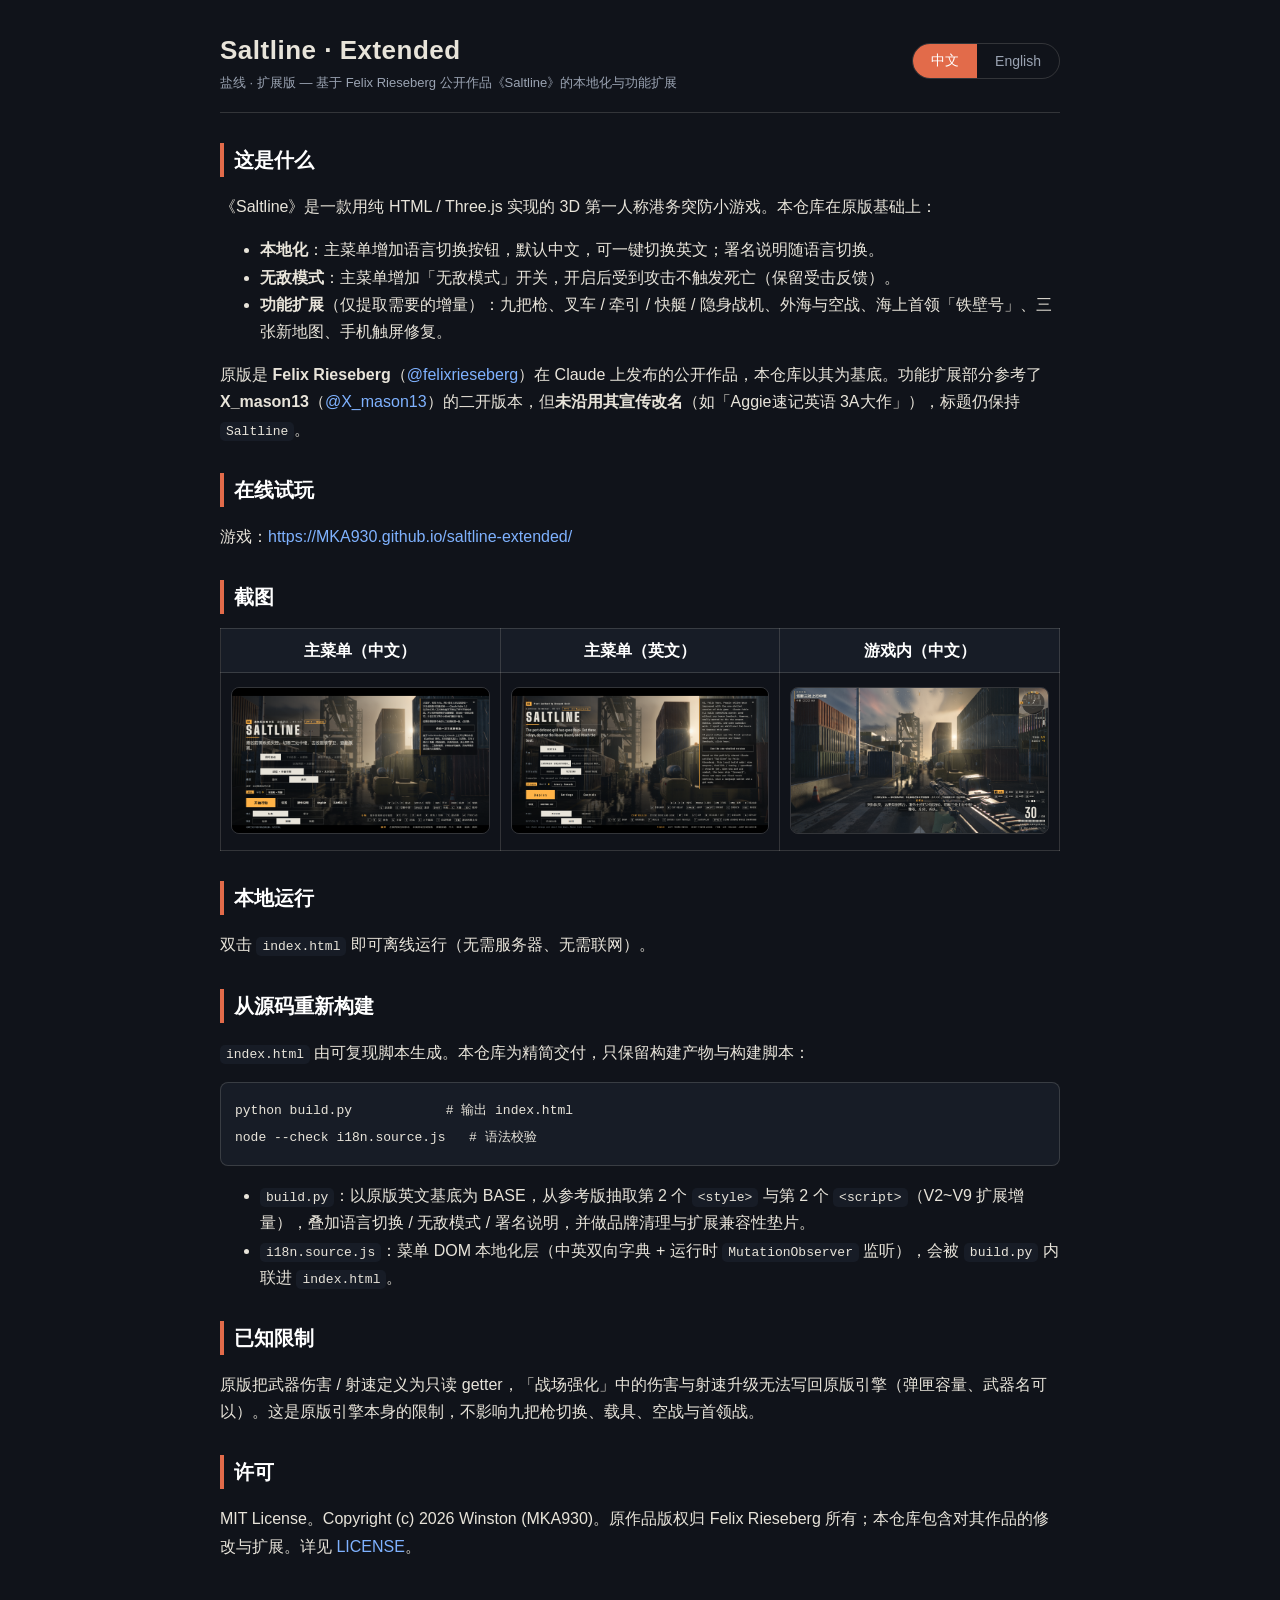
==== readme.html @ 44087e0a "Add Saltline · Extended: localized + feature-extended single-file build Based on Felix Rieseberg's o" ====
<!DOCTYPE html>
<html lang="zh">
<head>
<meta charset="utf-8">
<meta name="viewport" content="width=device-width, initial-scale=1">
<title>Saltline · Extended — 说明 / README</title>
<style>
  :root{
    --bg:#10131a; --panel:#171c26; --ink:#e8e4da; --muted:#9aa3b2;
    --accent:#e26b4a; --line:rgba(232,228,218,.16);
  }
  *{box-sizing:border-box}
  body{margin:0;background:var(--bg);color:var(--ink);
    font:16px/1.7 -apple-system,"Segoe UI",Roboto,"PingFang SC","Microsoft YaHei",sans-serif}
  .wrap{max-width:880px;margin:0 auto;padding:28px 20px 64px}
  header{display:flex;flex-wrap:wrap;align-items:center;justify-content:space-between;gap:12px;
    border-bottom:1px solid var(--line);padding-bottom:18px;margin-bottom:22px}
  h1{font-size:26px;margin:0;letter-spacing:.5px}
  h2{font-size:20px;margin:30px 0 10px;color:#fff;border-left:4px solid var(--accent);padding-left:10px}
  p{color:var(--ink)} .muted{color:var(--muted)}
  a{color:#7fb2ff;text-decoration:none} a:hover{text-decoration:underline}
  .toggle{display:inline-flex;border:1px solid var(--line);border-radius:999px;overflow:hidden}
  .toggle button{background:transparent;color:var(--muted);border:0;padding:8px 18px;font-size:14px;cursor:pointer}
  .toggle button.on{background:var(--accent);color:#fff}
  table{border-collapse:collapse;width:100%;margin:14px 0}
  th,td{border:1px solid var(--line);padding:8px 10px;text-align:center;vertical-align:middle}
  th{background:var(--panel);color:#fff}
  img{max-width:100%;border:1px solid var(--line);border-radius:8px;margin-top:6px}
  code{background:var(--panel);padding:2px 6px;border-radius:5px;font-size:13px}
  pre{background:var(--panel);padding:14px;border:1px solid var(--line);border-radius:8px;overflow:auto}
  pre code{background:none;padding:0}
  .sec{display:none} .sec.show{display:block}
  .lang-hint{font-size:13px;color:var(--muted)}
</style>
</head>
<body>
<div class="wrap">
  <header>
    <div>
      <h1>Saltline · Extended</h1>
      <div class="lang-hint">盐线 · 扩展版 — 基于 Felix Rieseberg 公开作品《Saltline》的本地化与功能扩展</div>
    </div>
    <div class="toggle" id="tg">
      <button data-lang="zh" class="on">中文</button>
      <button data-lang="en">English</button>
    </div>
  </header>

  <!-- ===================== 中文 ===================== -->
  <section class="sec show" data-lang="zh">
    <h2>这是什么</h2>
    <p>《Saltline》是一款用纯 HTML / Three.js 实现的 3D 第一人称港务突防小游戏。本仓库在原版基础上：</p>
    <ul>
      <li><b>本地化</b>：主菜单增加语言切换按钮，默认中文，可一键切换英文；署名说明随语言切换。</li>
      <li><b>无敌模式</b>：主菜单增加「无敌模式」开关，开启后受到攻击不触发死亡（保留受击反馈）。</li>
      <li><b>功能扩展</b>（仅提取需要的增量）：九把枪、叉车 / 牵引 / 快艇 / 隐身战机、外海与空战、海上首领「铁壁号」、三张新地图、手机触屏修复。</li>
    </ul>
    <p>原版是 <b>Felix Rieseberg</b>（<a href="https://x.com/felixrieseberg" target="_blank" rel="noopener">@felixrieseberg</a>）在 Claude 上发布的公开作品，本仓库以其为基底。功能扩展部分参考了 <b>X_mason13</b>（<a href="https://x.com/X_mason13" target="_blank" rel="noopener">@X_mason13</a>）的二开版本，但<b>未沿用其宣传改名</b>（如「Aggie速记英语 3A大作」），标题仍保持 <code>Saltline</code>。</p>

    <h2>在线试玩</h2>
    <p>游戏：<a href="./">https://MKA930.github.io/saltline-extended/</a></p>

    <h2>截图</h2>
    <table>
      <tr><th>主菜单（中文）</th><th>主菜单（英文）</th><th>游戏内（中文）</th></tr>
      <tr>
        <td><img src="assets/preview-menu-zh.png" alt="主菜单中文"></td>
        <td><img src="assets/preview-menu-en.png" alt="主菜单英文"></td>
        <td><img src="assets/preview-game-zh.png" alt="游戏内中文"></td>
      </tr>
    </table>

    <h2>本地运行</h2>
    <p>双击 <code>index.html</code> 即可离线运行（无需服务器、无需联网）。</p>

    <h2>从源码重新构建</h2>
    <p><code>index.html</code> 由可复现脚本生成。本仓库为精简交付，只保留构建产物与构建脚本：</p>
    <pre><code>python build.py            # 输出 index.html
node --check i18n.source.js   # 语法校验</code></pre>
    <ul>
      <li><code>build.py</code>：以原版英文基底为 BASE，从参考版抽取第 2 个 <code>&lt;style&gt;</code> 与第 2 个 <code>&lt;script&gt;</code>（V2~V9 扩展增量），叠加语言切换 / 无敌模式 / 署名说明，并做品牌清理与扩展兼容性垫片。</li>
      <li><code>i18n.source.js</code>：菜单 DOM 本地化层（中英双向字典 + 运行时 <code>MutationObserver</code> 监听），会被 <code>build.py</code> 内联进 <code>index.html</code>。</li>
    </ul>

    <h2>已知限制</h2>
    <p>原版把武器伤害 / 射速定义为只读 getter，「战场强化」中的伤害与射速升级无法写回原版引擎（弹匣容量、武器名可以）。这是原版引擎本身的限制，不影响九把枪切换、载具、空战与首领战。</p>

    <h2>许可</h2>
    <p>MIT License。Copyright (c) 2026 Winston (MKA930)。原作品版权归 Felix Rieseberg 所有；本仓库包含对其作品的修改与扩展。详见 <a href="LICENSE">LICENSE</a>。</p>
  </section>

  <!-- ===================== English ===================== -->
  <section class="sec" data-lang="en">
    <h2>What this is</h2>
    <p><i>Saltline</i> is a 3D first-person port-breaching game built as a single HTML file with Three.js. This repository extends the original:</p>
    <ul>
      <li><b>Localization</b>: a language switch on the main menu (Chinese by default, one-click to English); the attribution note switches with it.</li>
      <li><b>God mode</b>: a toggle on the main menu; when on, taking damage does not trigger death (hit feedback is preserved).</li>
      <li><b>Feature extensions</b> (only the needed increment): nine weapons, forklift / towing / speedboat / stealth jet, open-sea and air combat, the boss ship "Ironwall", three new maps, and fixed touch controls.</li>
    </ul>
    <p>The base is the publicly shared Claude artifact <b>"Saltline"</b> by <b>Felix Rieseberg</b> (<a href="https://x.com/felixrieseberg" target="_blank" rel="noopener">@felixrieseberg</a>). The feature extensions reference the second-dev (fork) version by <b>X_mason13</b> (<a href="https://x.com/X_mason13" target="_blank" rel="noopener">@X_mason13</a>), but this repo does <b>not</b> adopt its rebranding (e.g. "Aggie速记英语 3A大作") — the title stays <code>Saltline</code>.</p>

    <h2>Play online</h2>
    <p>Game: <a href="./">https://MKA930.github.io/saltline-extended/</a></p>

    <h2>Screenshots</h2>
    <table>
      <tr><th>Menu (Chinese)</th><th>Menu (English)</th><th>In-game (Chinese)</th></tr>
      <tr>
        <td><img src="assets/preview-menu-zh.png" alt="Menu Chinese"></td>
        <td><img src="assets/preview-menu-en.png" alt="Menu English"></td>
        <td><img src="assets/preview-game-zh.png" alt="In-game Chinese"></td>
      </tr>
    </table>

    <h2>Run locally</h2>
    <p>Double-click <code>index.html</code> — it runs fully offline (no server, no network).</p>

    <h2>Rebuild from source</h2>
    <p><code>index.html</code> is produced by a reproducible script. This repo ships a trimmed deliverable — only the build output and the build script:</p>
    <pre><code>python build.py            # emits index.html
node --check i18n.source.js   # syntax check</code></pre>
    <ul>
      <li><code>build.py</code>: uses the original English base, extracts the 2nd <code>&lt;style&gt;</code> and 2nd <code>&lt;script&gt;</code> (the V2–V9 extension increment) from the reference build, layers on language switch / god mode / attribution, and applies debranding plus an extension-compatibility shim.</li>
      <li><code>i18n.source.js</code>: the menu DOM localization layer (bidirectional CN/EN dictionary + runtime <code>MutationObserver</code>); <code>build.py</code> inlines it into <code>index.html</code>.</li>
    </ul>

    <h2>Known limitations</h2>
    <p>The original defines weapon damage / fire-rate as read-only getters, so the "field upgrades" for damage and fire-rate cannot be written back to the original engine (magazine size and weapon name can). This is a limitation of the original engine and does not affect weapon switching, vehicles, air combat, or the boss fight.</p>

    <h2>License</h2>
    <p>MIT License. Copyright (c) 2026 Winston (MKA930). The original work is © Felix Rieseberg; this repository contains modifications and extensions of it. See <a href="LICENSE">LICENSE</a>.</p>
  </section>
</div>
<script>
  (function(){
    var tg = document.getElementById('tg');
    var btns = tg.querySelectorAll('button');
    var secs = document.querySelectorAll('.sec');
    function setLang(l){
      btns.forEach(function(b){ b.classList.toggle('on', b.getAttribute('data-lang')===l); });
      secs.forEach(function(s){ s.classList.toggle('show', s.getAttribute('data-lang')===l); });
      document.documentElement.lang = (l==='zh') ? 'zh' : 'en';
      try{ localStorage.setItem('saltline.readme.lang', l); }catch(e){}
    }
    btns.forEach(function(b){
      b.addEventListener('click', function(){ setLang(b.getAttribute('data-lang')); });
    });
    var saved = 'zh';
    try{ saved = localStorage.getItem('saltline.readme.lang') || 'zh'; }catch(e){}
    setLang(saved);
  })();
</script>
</body>
</html>
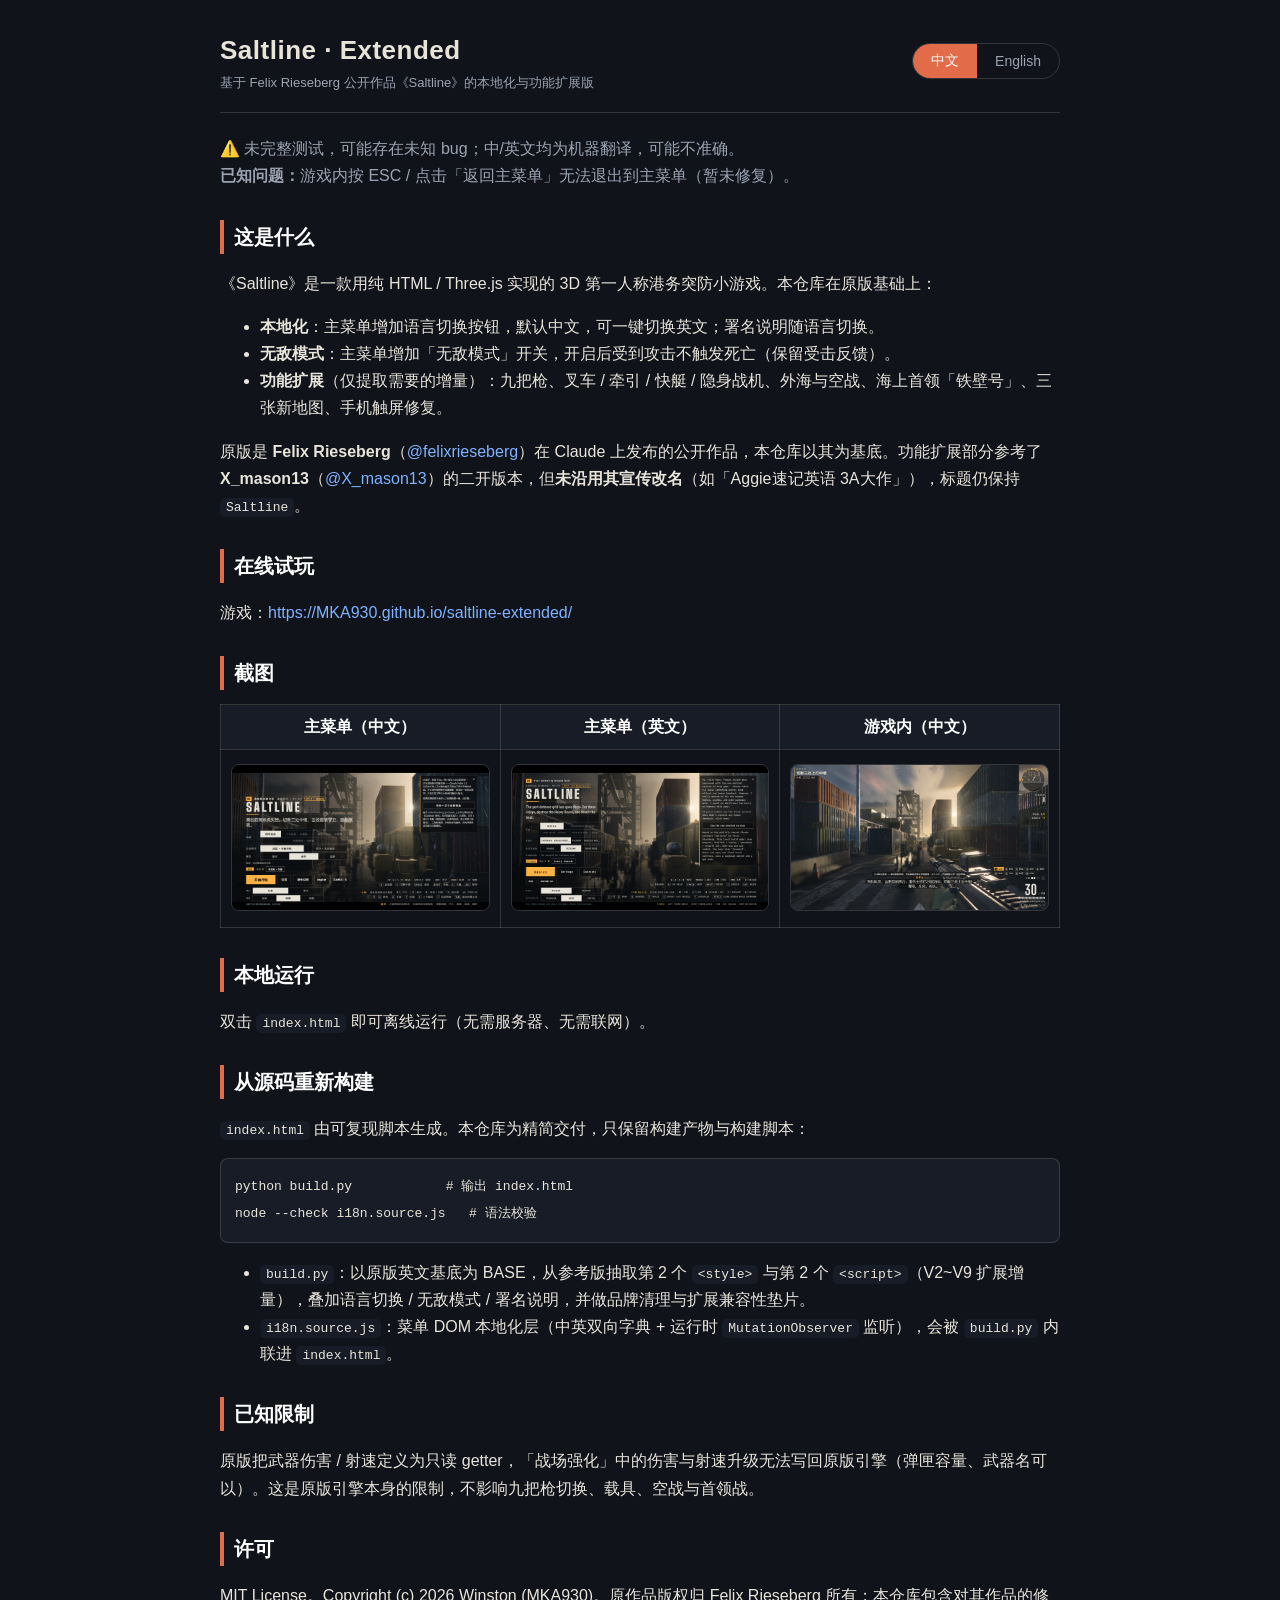
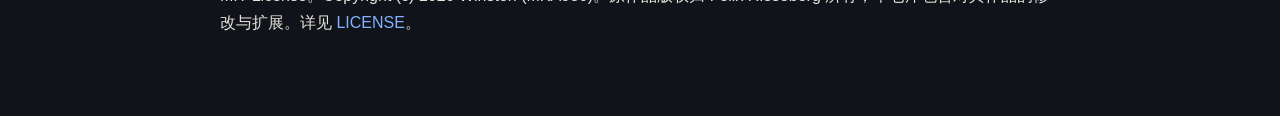
==== commit 9f15d704: "Update README: bilingual switch, remove CN subtitle, add disclaimers + known bug - README.md / readm" ====
--- a/readme.html
+++ b/readme.html
@@ -38,7 +38,7 @@
   <header>
     <div>
       <h1>Saltline · Extended</h1>
-      <div class="lang-hint">盐线 · 扩展版 — 基于 Felix Rieseberg 公开作品《Saltline》的本地化与功能扩展</div>
+      <div class="lang-hint">基于 Felix Rieseberg 公开作品《Saltline》的本地化与功能扩展版</div>
     </div>
     <div class="toggle" id="tg">
       <button data-lang="zh" class="on">中文</button>
@@ -48,6 +48,7 @@
 
   <!-- ===================== 中文 ===================== -->
   <section class="sec show" data-lang="zh">
+    <p class="muted">⚠️ 未完整测试，可能存在未知 bug；中/英文均为机器翻译，可能不准确。<br><strong>已知问题：</strong>游戏内按 ESC / 点击「返回主菜单」无法退出到主菜单（暂未修复）。</p>
     <h2>这是什么</h2>
     <p>《Saltline》是一款用纯 HTML / Three.js 实现的 3D 第一人称港务突防小游戏。本仓库在原版基础上：</p>
     <ul>
@@ -91,6 +92,7 @@
 
   <!-- ===================== English ===================== -->
   <section class="sec" data-lang="en">
+    <p class="muted">⚠️ Not fully tested — unknown bugs may exist; both the Chinese and English UI texts are machine-translated and may be inaccurate.<br><strong>Known issue:</strong> in-game, pressing ESC / clicking "Back to menu" does not return to the main menu (not yet fixed).</p>
     <h2>What this is</h2>
     <p><i>Saltline</i> is a 3D first-person port-breaching game built as a single HTML file with Three.js. This repository extends the original:</p>
     <ul>
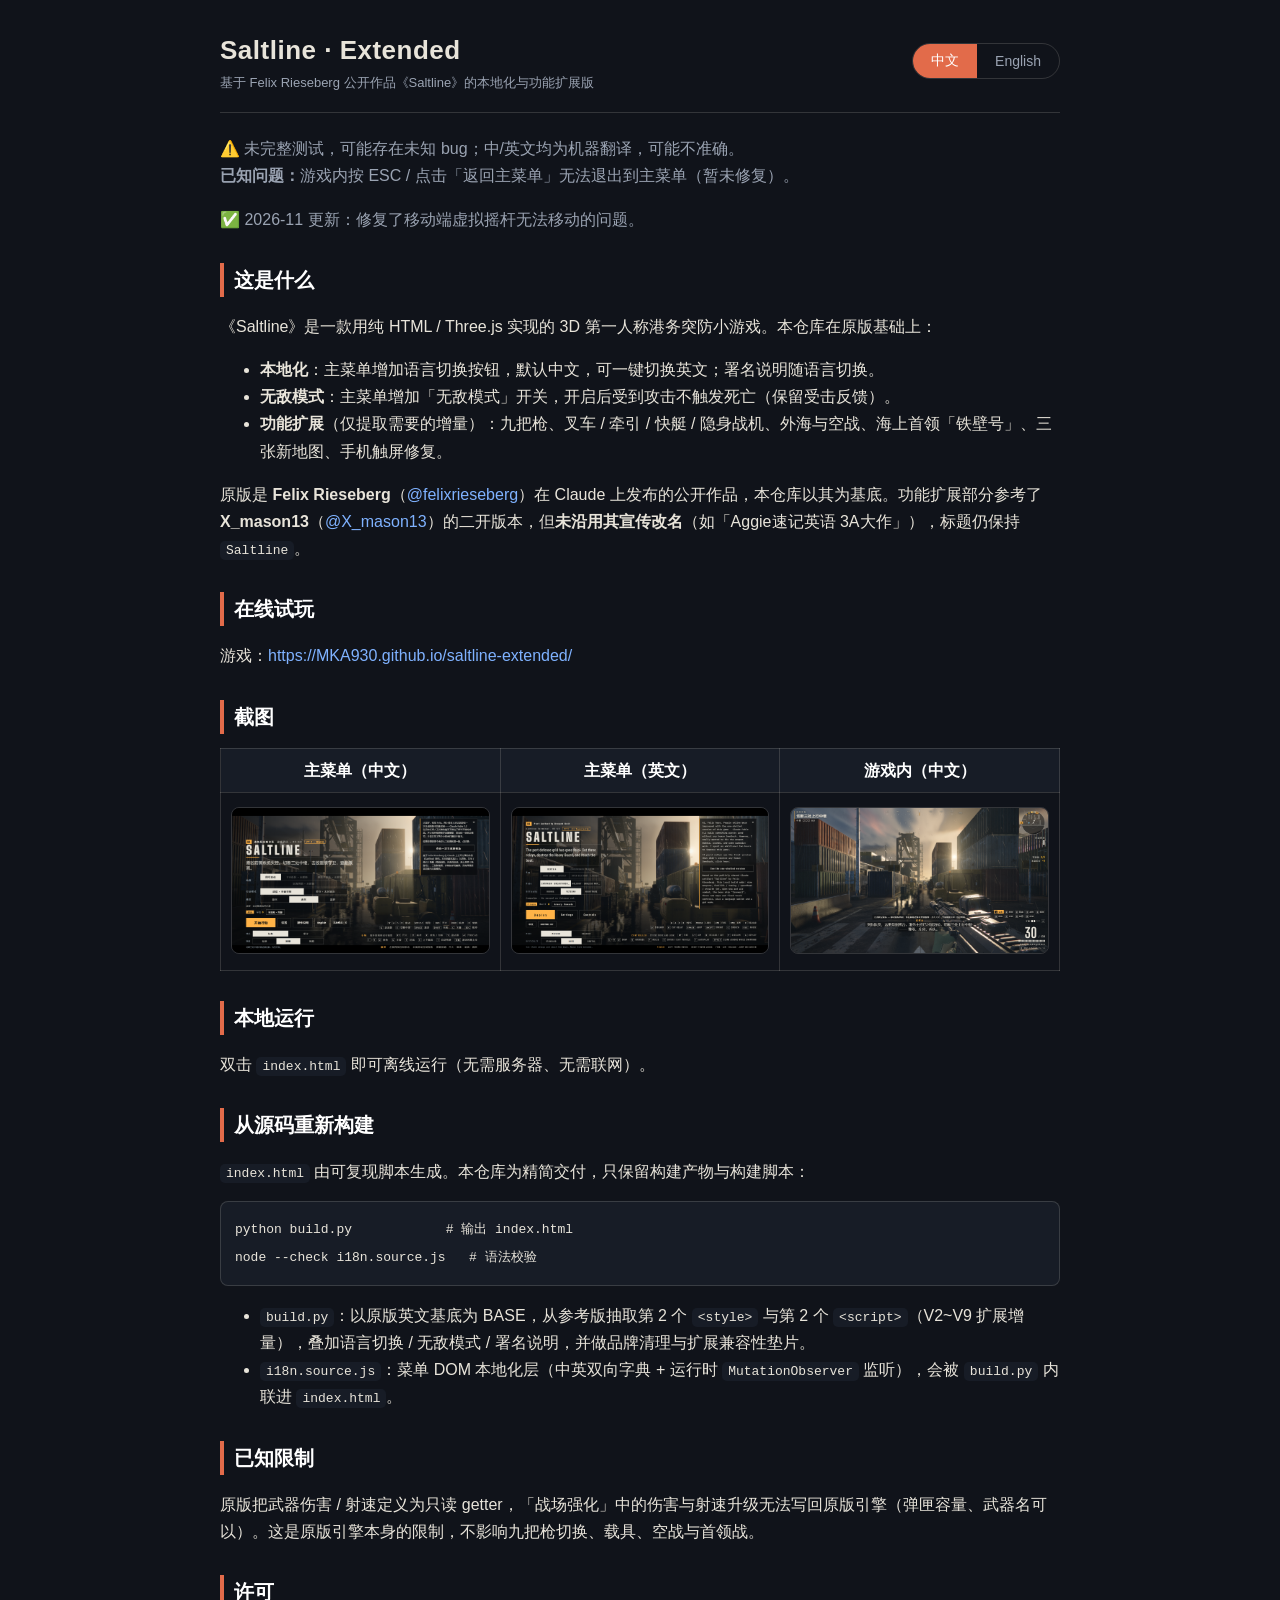
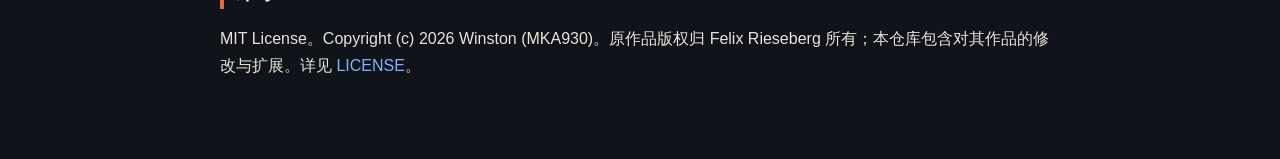
==== commit 882d2183: "修复移动端虚拟摇杆无法移动问题，更新 README" ====
--- a/readme.html
+++ b/readme.html
@@ -49,6 +49,7 @@
   <!-- ===================== 中文 ===================== -->
   <section class="sec show" data-lang="zh">
     <p class="muted">⚠️ 未完整测试，可能存在未知 bug；中/英文均为机器翻译，可能不准确。<br><strong>已知问题：</strong>游戏内按 ESC / 点击「返回主菜单」无法退出到主菜单（暂未修复）。</p>
+    <p class="muted">✅ 2026-11 更新：修复了移动端虚拟摇杆无法移动的问题。</p>
     <h2>这是什么</h2>
     <p>《Saltline》是一款用纯 HTML / Three.js 实现的 3D 第一人称港务突防小游戏。本仓库在原版基础上：</p>
     <ul>
@@ -93,6 +94,7 @@
   <!-- ===================== English ===================== -->
   <section class="sec" data-lang="en">
     <p class="muted">⚠️ Not fully tested — unknown bugs may exist; both the Chinese and English UI texts are machine-translated and may be inaccurate.<br><strong>Known issue:</strong> in-game, pressing ESC / clicking "Back to menu" does not return to the main menu (not yet fixed).</p>
+    <p class="muted">✅ Nov 2026 update: Fixed the mobile virtual joystick not moving the player.</p>
     <h2>What this is</h2>
     <p><i>Saltline</i> is a 3D first-person port-breaching game built as a single HTML file with Three.js. This repository extends the original:</p>
     <ul>
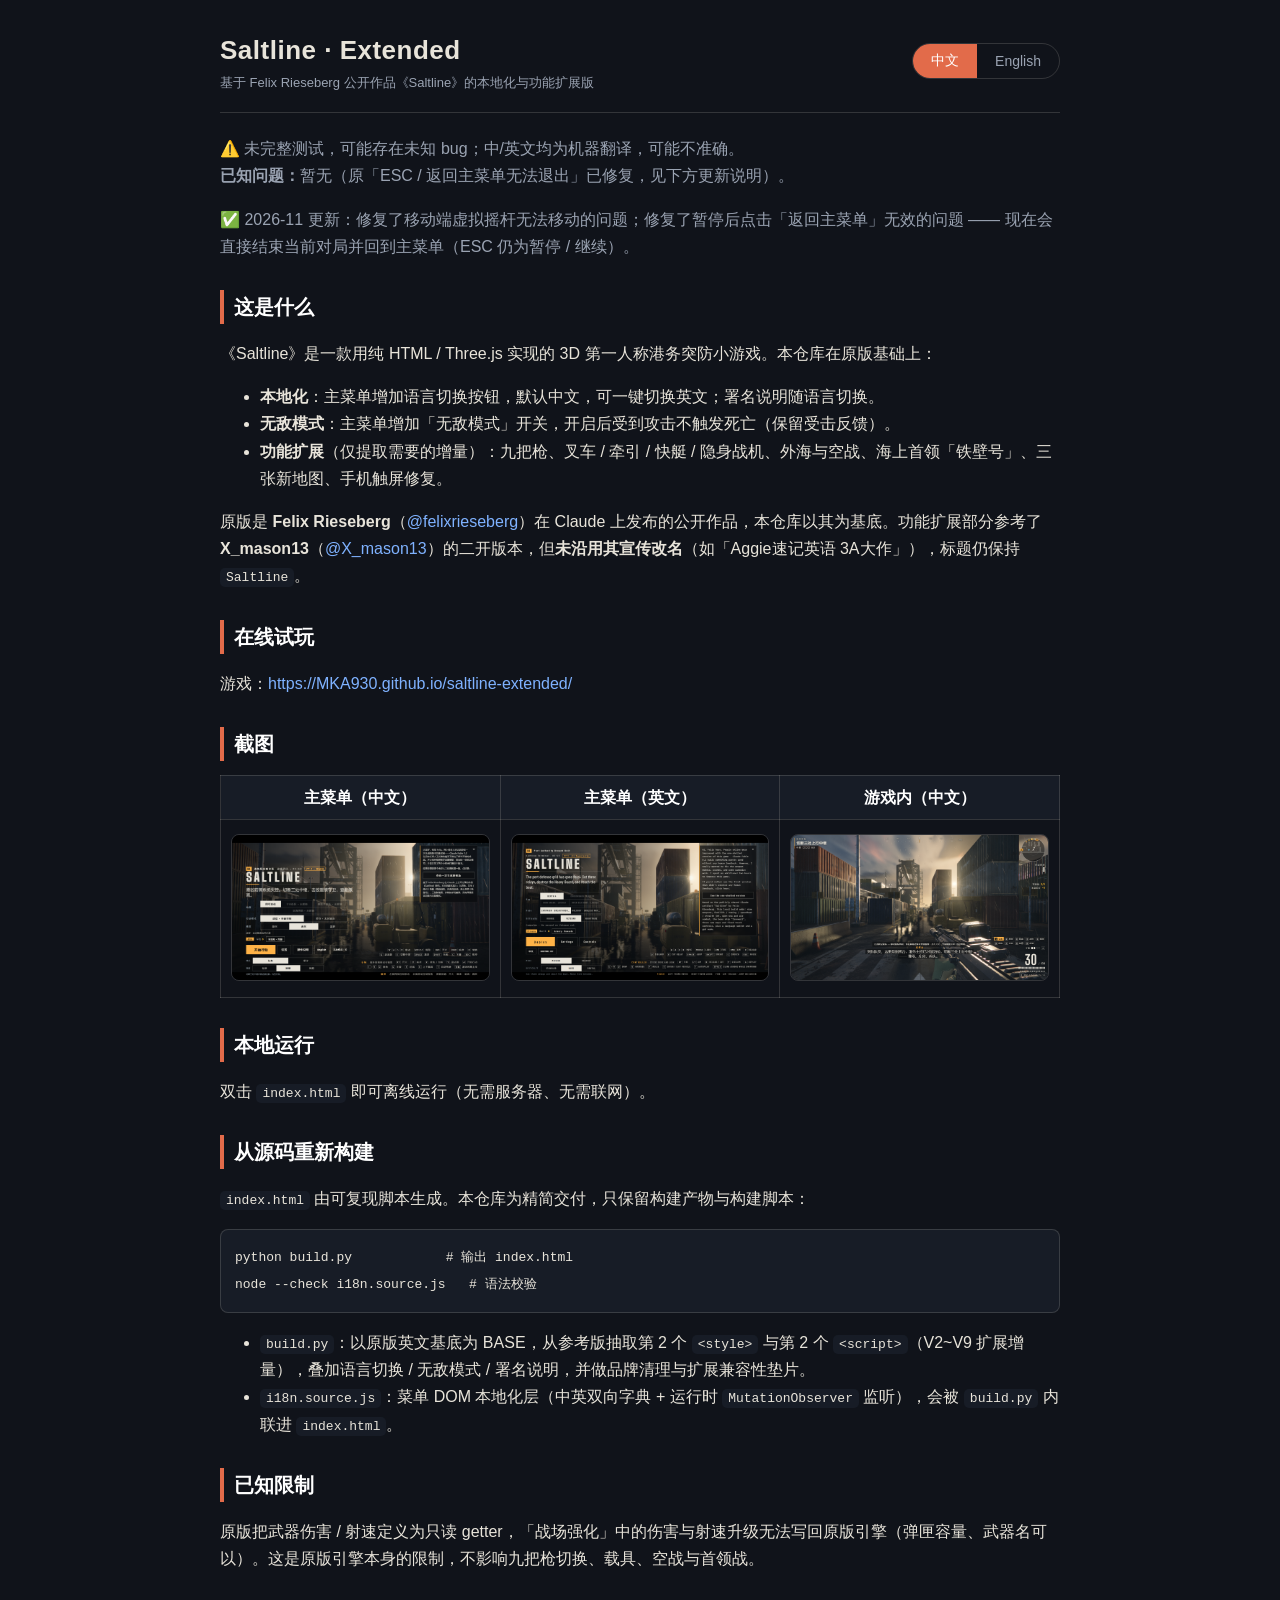
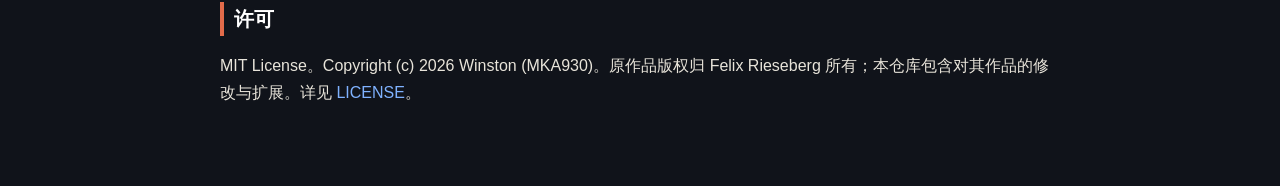
==== commit efe198e3: "修复暂停后「返回主菜单」无效（结束对局并回到主菜单），同步更新 README" ====
--- a/readme.html
+++ b/readme.html
@@ -48,8 +48,8 @@
 
   <!-- ===================== 中文 ===================== -->
   <section class="sec show" data-lang="zh">
-    <p class="muted">⚠️ 未完整测试，可能存在未知 bug；中/英文均为机器翻译，可能不准确。<br><strong>已知问题：</strong>游戏内按 ESC / 点击「返回主菜单」无法退出到主菜单（暂未修复）。</p>
-    <p class="muted">✅ 2026-11 更新：修复了移动端虚拟摇杆无法移动的问题。</p>
+    <p class="muted">⚠️ 未完整测试，可能存在未知 bug；中/英文均为机器翻译，可能不准确。<br><strong>已知问题：</strong>暂无（原「ESC / 返回主菜单无法退出」已修复，见下方更新说明）。</p>
+    <p class="muted">✅ 2026-11 更新：修复了移动端虚拟摇杆无法移动的问题；修复了暂停后点击「返回主菜单」无效的问题 —— 现在会直接结束当前对局并回到主菜单（ESC 仍为暂停 / 继续）。</p>
     <h2>这是什么</h2>
     <p>《Saltline》是一款用纯 HTML / Three.js 实现的 3D 第一人称港务突防小游戏。本仓库在原版基础上：</p>
     <ul>
@@ -93,8 +93,8 @@
 
   <!-- ===================== English ===================== -->
   <section class="sec" data-lang="en">
-    <p class="muted">⚠️ Not fully tested — unknown bugs may exist; both the Chinese and English UI texts are machine-translated and may be inaccurate.<br><strong>Known issue:</strong> in-game, pressing ESC / clicking "Back to menu" does not return to the main menu (not yet fixed).</p>
-    <p class="muted">✅ Nov 2026 update: Fixed the mobile virtual joystick not moving the player.</p>
+    <p class="muted">⚠️ Not fully tested — unknown bugs may exist; both the Chinese and English UI texts are machine-translated and may be inaccurate.<br><strong>Known issue:</strong> None (the former "Back to menu" issue has been fixed, see the update note below).</p>
+    <p class="muted">✅ Nov 2026 update: Fixed the mobile virtual joystick not moving the player; fixed "Back to menu" not working while paused — it now ends the current run and returns to the main menu (ESC still pauses / resumes).</p>
     <h2>What this is</h2>
     <p><i>Saltline</i> is a 3D first-person port-breaching game built as a single HTML file with Three.js. This repository extends the original:</p>
     <ul>
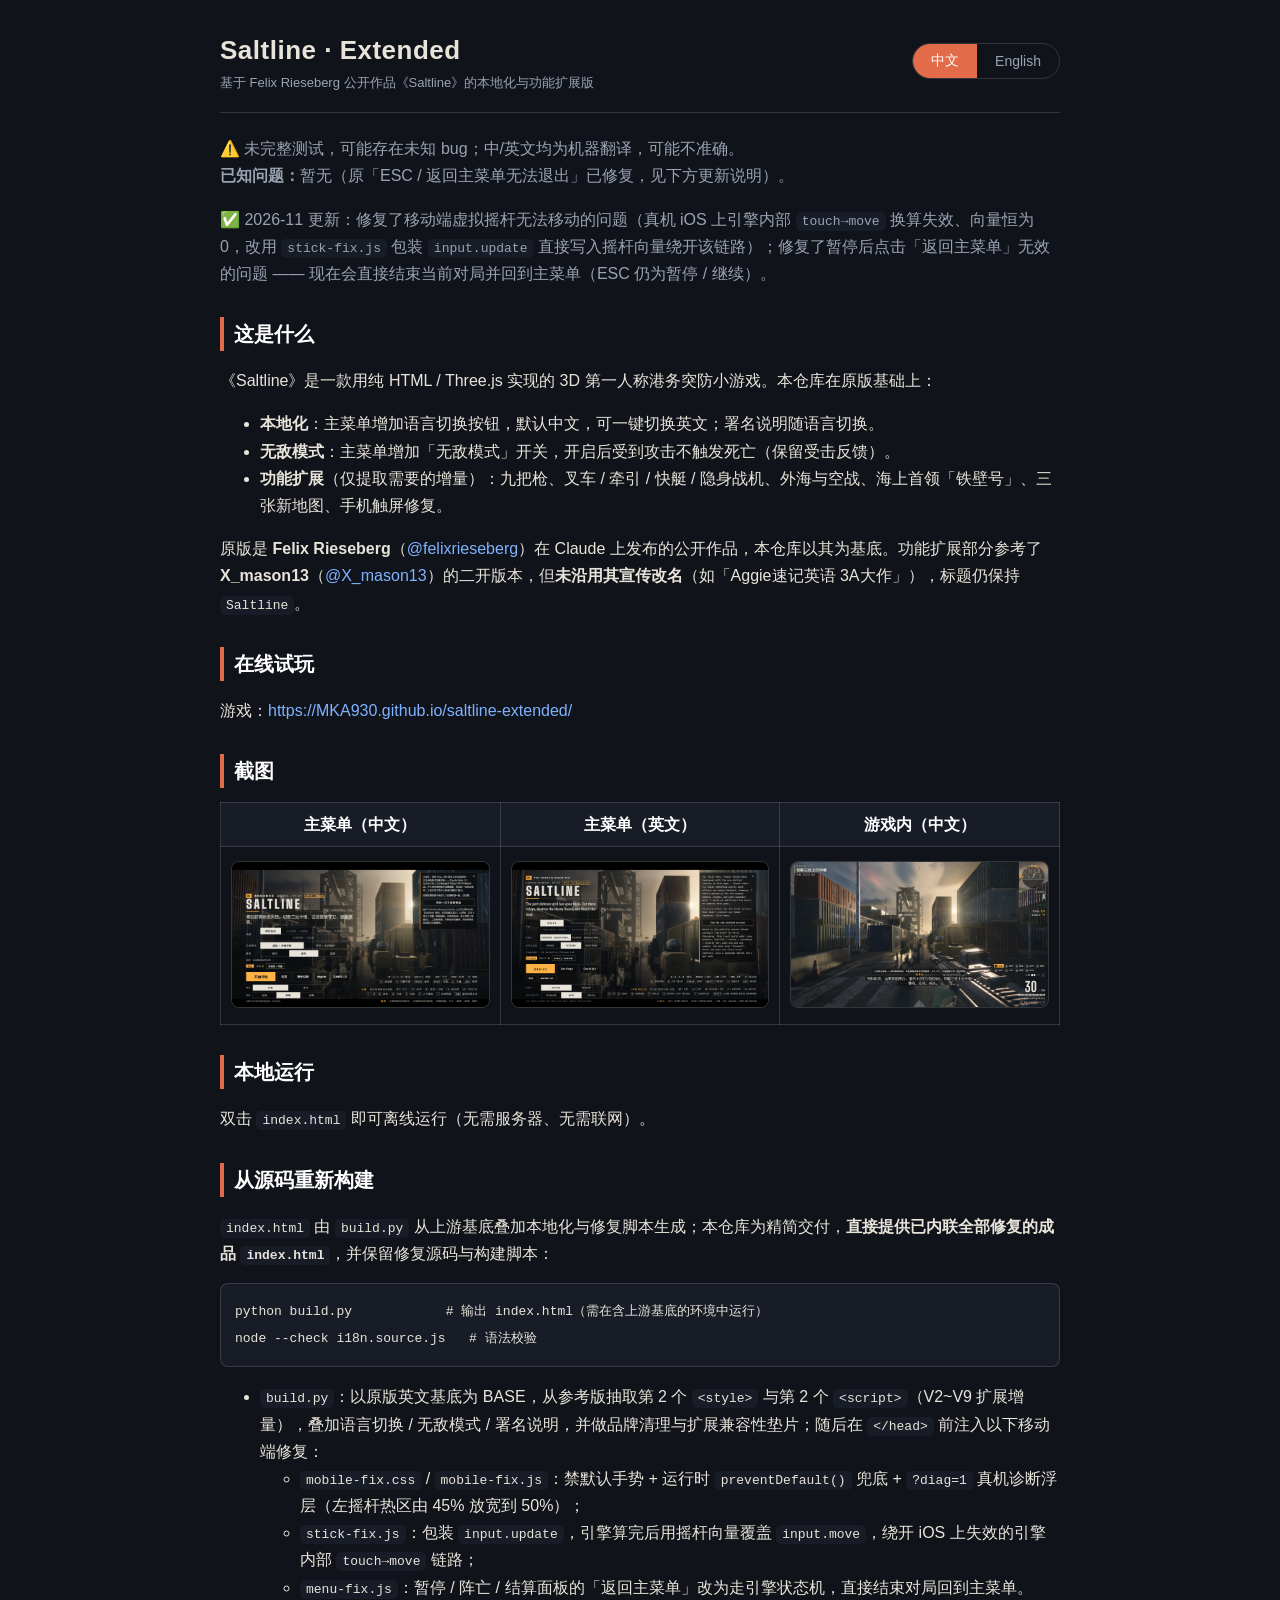
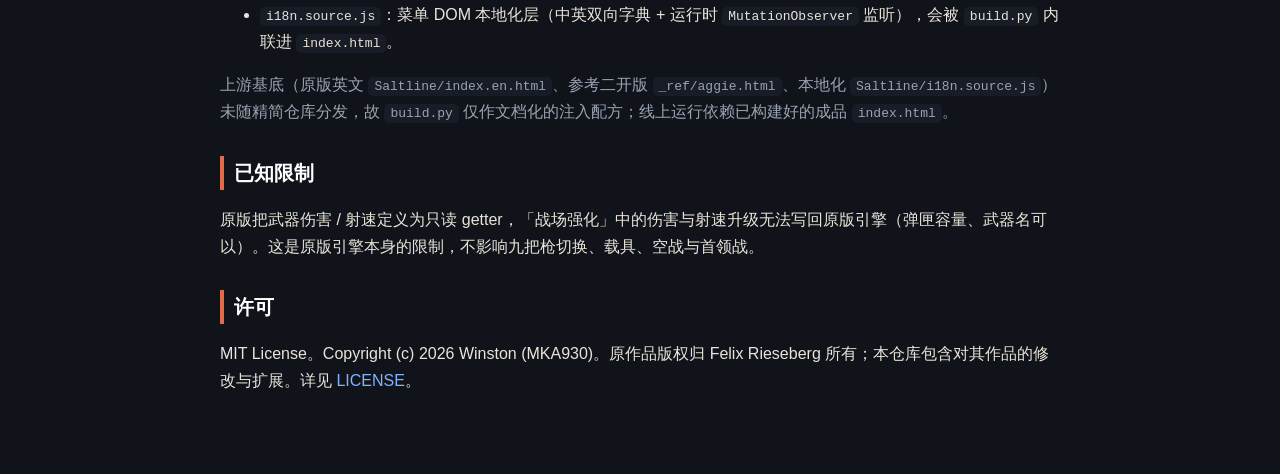
==== commit b8d612ed: "docs: 更新移动端修复文档至准确根因（iOS 引擎内部 touch→move 失效，v3 stick-fix 绕开），同步 README 与双语 readme.html" ====
--- a/readme.html
+++ b/readme.html
@@ -49,7 +49,7 @@
   <!-- ===================== 中文 ===================== -->
   <section class="sec show" data-lang="zh">
     <p class="muted">⚠️ 未完整测试，可能存在未知 bug；中/英文均为机器翻译，可能不准确。<br><strong>已知问题：</strong>暂无（原「ESC / 返回主菜单无法退出」已修复，见下方更新说明）。</p>
-    <p class="muted">✅ 2026-11 更新：修复了移动端虚拟摇杆无法移动的问题；修复了暂停后点击「返回主菜单」无效的问题 —— 现在会直接结束当前对局并回到主菜单（ESC 仍为暂停 / 继续）。</p>
+    <p class="muted">✅ 2026-11 更新：修复了移动端虚拟摇杆无法移动的问题（真机 iOS 上引擎内部 <code>touch→move</code> 换算失效、向量恒为 0，改用 <code>stick-fix.js</code> 包装 <code>input.update</code> 直接写入摇杆向量绕开该链路）；修复了暂停后点击「返回主菜单」无效的问题 —— 现在会直接结束当前对局并回到主菜单（ESC 仍为暂停 / 继续）。</p>
     <h2>这是什么</h2>
     <p>《Saltline》是一款用纯 HTML / Three.js 实现的 3D 第一人称港务突防小游戏。本仓库在原版基础上：</p>
     <ul>
@@ -76,13 +76,20 @@
     <p>双击 <code>index.html</code> 即可离线运行（无需服务器、无需联网）。</p>
 
     <h2>从源码重新构建</h2>
-    <p><code>index.html</code> 由可复现脚本生成。本仓库为精简交付，只保留构建产物与构建脚本：</p>
-    <pre><code>python build.py            # 输出 index.html
+    <p><code>index.html</code> 由 <code>build.py</code> 从上游基底叠加本地化与修复脚本生成；本仓库为精简交付，<strong>直接提供已内联全部修复的成品 <code>index.html</code></strong>，并保留修复源码与构建脚本：</p>
+    <pre><code>python build.py            # 输出 index.html（需在含上游基底的环境中运行）
 node --check i18n.source.js   # 语法校验</code></pre>
     <ul>
-      <li><code>build.py</code>：以原版英文基底为 BASE，从参考版抽取第 2 个 <code>&lt;style&gt;</code> 与第 2 个 <code>&lt;script&gt;</code>（V2~V9 扩展增量），叠加语言切换 / 无敌模式 / 署名说明，并做品牌清理与扩展兼容性垫片。</li>
+      <li><code>build.py</code>：以原版英文基底为 BASE，从参考版抽取第 2 个 <code>&lt;style&gt;</code> 与第 2 个 <code>&lt;script&gt;</code>（V2~V9 扩展增量），叠加语言切换 / 无敌模式 / 署名说明，并做品牌清理与扩展兼容性垫片；随后在 <code>&lt;/head&gt;</code> 前注入以下移动端修复：
+        <ul>
+          <li><code>mobile-fix.css</code> / <code>mobile-fix.js</code>：禁默认手势 + 运行时 <code>preventDefault()</code> 兜底 + <code>?diag=1</code> 真机诊断浮层（左摇杆热区由 45% 放宽到 50%）；</li>
+          <li><code>stick-fix.js</code>：包装 <code>input.update</code>，引擎算完后用摇杆向量覆盖 <code>input.move</code>，绕开 iOS 上失效的引擎内部 <code>touch→move</code> 链路；</li>
+          <li><code>menu-fix.js</code>：暂停 / 阵亡 / 结算面板的「返回主菜单」改为走引擎状态机，直接结束对局回到主菜单。</li>
+        </ul>
+      </li>
       <li><code>i18n.source.js</code>：菜单 DOM 本地化层（中英双向字典 + 运行时 <code>MutationObserver</code> 监听），会被 <code>build.py</code> 内联进 <code>index.html</code>。</li>
     </ul>
+    <p class="muted">上游基底（原版英文 <code>Saltline/index.en.html</code>、参考二开版 <code>_ref/aggie.html</code>、本地化 <code>Saltline/i18n.source.js</code>）未随精简仓库分发，故 <code>build.py</code> 仅作文档化的注入配方；线上运行依赖已构建好的成品 <code>index.html</code>。</p>
 
     <h2>已知限制</h2>
     <p>原版把武器伤害 / 射速定义为只读 getter，「战场强化」中的伤害与射速升级无法写回原版引擎（弹匣容量、武器名可以）。这是原版引擎本身的限制，不影响九把枪切换、载具、空战与首领战。</p>
@@ -94,7 +101,7 @@
   <!-- ===================== English ===================== -->
   <section class="sec" data-lang="en">
     <p class="muted">⚠️ Not fully tested — unknown bugs may exist; both the Chinese and English UI texts are machine-translated and may be inaccurate.<br><strong>Known issue:</strong> None (the former "Back to menu" issue has been fixed, see the update note below).</p>
-    <p class="muted">✅ Nov 2026 update: Fixed the mobile virtual joystick not moving the player; fixed "Back to menu" not working while paused — it now ends the current run and returns to the main menu (ESC still pauses / resumes).</p>
+    <p class="muted">✅ Nov 2026 update: Fixed the mobile virtual joystick not moving the player (on real iOS the engine's internal touch→move conversion silently produced a zero vector; <code>stick-fix.js</code> now wraps <code>input.update</code> and writes the joystick vector directly, bypassing that broken path); fixed "Back to menu" not working while paused — it now ends the current run and returns to the main menu (ESC still pauses / resumes).</p>
     <h2>What this is</h2>
     <p><i>Saltline</i> is a 3D first-person port-breaching game built as a single HTML file with Three.js. This repository extends the original:</p>
     <ul>
@@ -121,13 +128,20 @@
     <p>Double-click <code>index.html</code> — it runs fully offline (no server, no network).</p>
 
     <h2>Rebuild from source</h2>
-    <p><code>index.html</code> is produced by a reproducible script. This repo ships a trimmed deliverable — only the build output and the build script:</p>
-    <pre><code>python build.py            # emits index.html
+    <p><code>index.html</code> is produced by <code>build.py</code> from the upstream base plus the localization and fix scripts. This repo ships a trimmed deliverable — it <strong>ships the pre-built <code>index.html</code> with all fixes already inlined</strong>, along with the fix sources and the build script:</p>
+    <pre><code>python build.py            # emits index.html (run in an environment that has the upstream base)
 node --check i18n.source.js   # syntax check</code></pre>
     <ul>
-      <li><code>build.py</code>: uses the original English base, extracts the 2nd <code>&lt;style&gt;</code> and 2nd <code>&lt;script&gt;</code> (the V2–V9 extension increment) from the reference build, layers on language switch / god mode / attribution, and applies debranding plus an extension-compatibility shim.</li>
+      <li><code>build.py</code>: uses the original English base, extracts the 2nd <code>&lt;style&gt;</code> and 2nd <code>&lt;script&gt;</code> (the V2–V9 extension increment) from the reference build, layers on language switch / god mode / attribution, and applies debranding plus an extension-compatibility shim; it then injects the following mobile fixes before <code>&lt;/head&gt;</code>:
+        <ul>
+          <li><code>mobile-fix.css</code> / <code>mobile-fix.js</code>: disabled default gestures + a runtime <code>preventDefault()</code> fallback + the <code>?diag=1</code> on-device diagnostic overlay (left joystick hot-zone widened from 45% to 50%);</li>
+          <li><code>stick-fix.js</code>: wraps <code>input.update</code> and overwrites <code>input.move</code> with the joystick vector after the engine finishes, bypassing the broken internal <code>touch→move</code> path on iOS;</li>
+          <li><code>menu-fix.js</code>: the "Back to menu" button on the pause / death / results panels is rerouted through the engine state machine, ending the run and returning to the main menu.</li>
+        </ul>
+      </li>
       <li><code>i18n.source.js</code>: the menu DOM localization layer (bidirectional CN/EN dictionary + runtime <code>MutationObserver</code>); <code>build.py</code> inlines it into <code>index.html</code>.</li>
     </ul>
+    <p class="muted">The upstream base (original English <code>Saltline/index.en.html</code>, reference second-dev <code>_ref/aggie.html</code>, localization <code>Saltline/i18n.source.js</code>) is not shipped in this trimmed repo, so <code>build.py</code> serves mainly as a documented injection recipe; the live build depends on the pre-built <code>index.html</code>.</p>
 
     <h2>Known limitations</h2>
     <p>The original defines weapon damage / fire-rate as read-only getters, so the "field upgrades" for damage and fire-rate cannot be written back to the original engine (magazine size and weapon name can). This is a limitation of the original engine and does not affect weapon switching, vehicles, air combat, or the boss fight.</p>
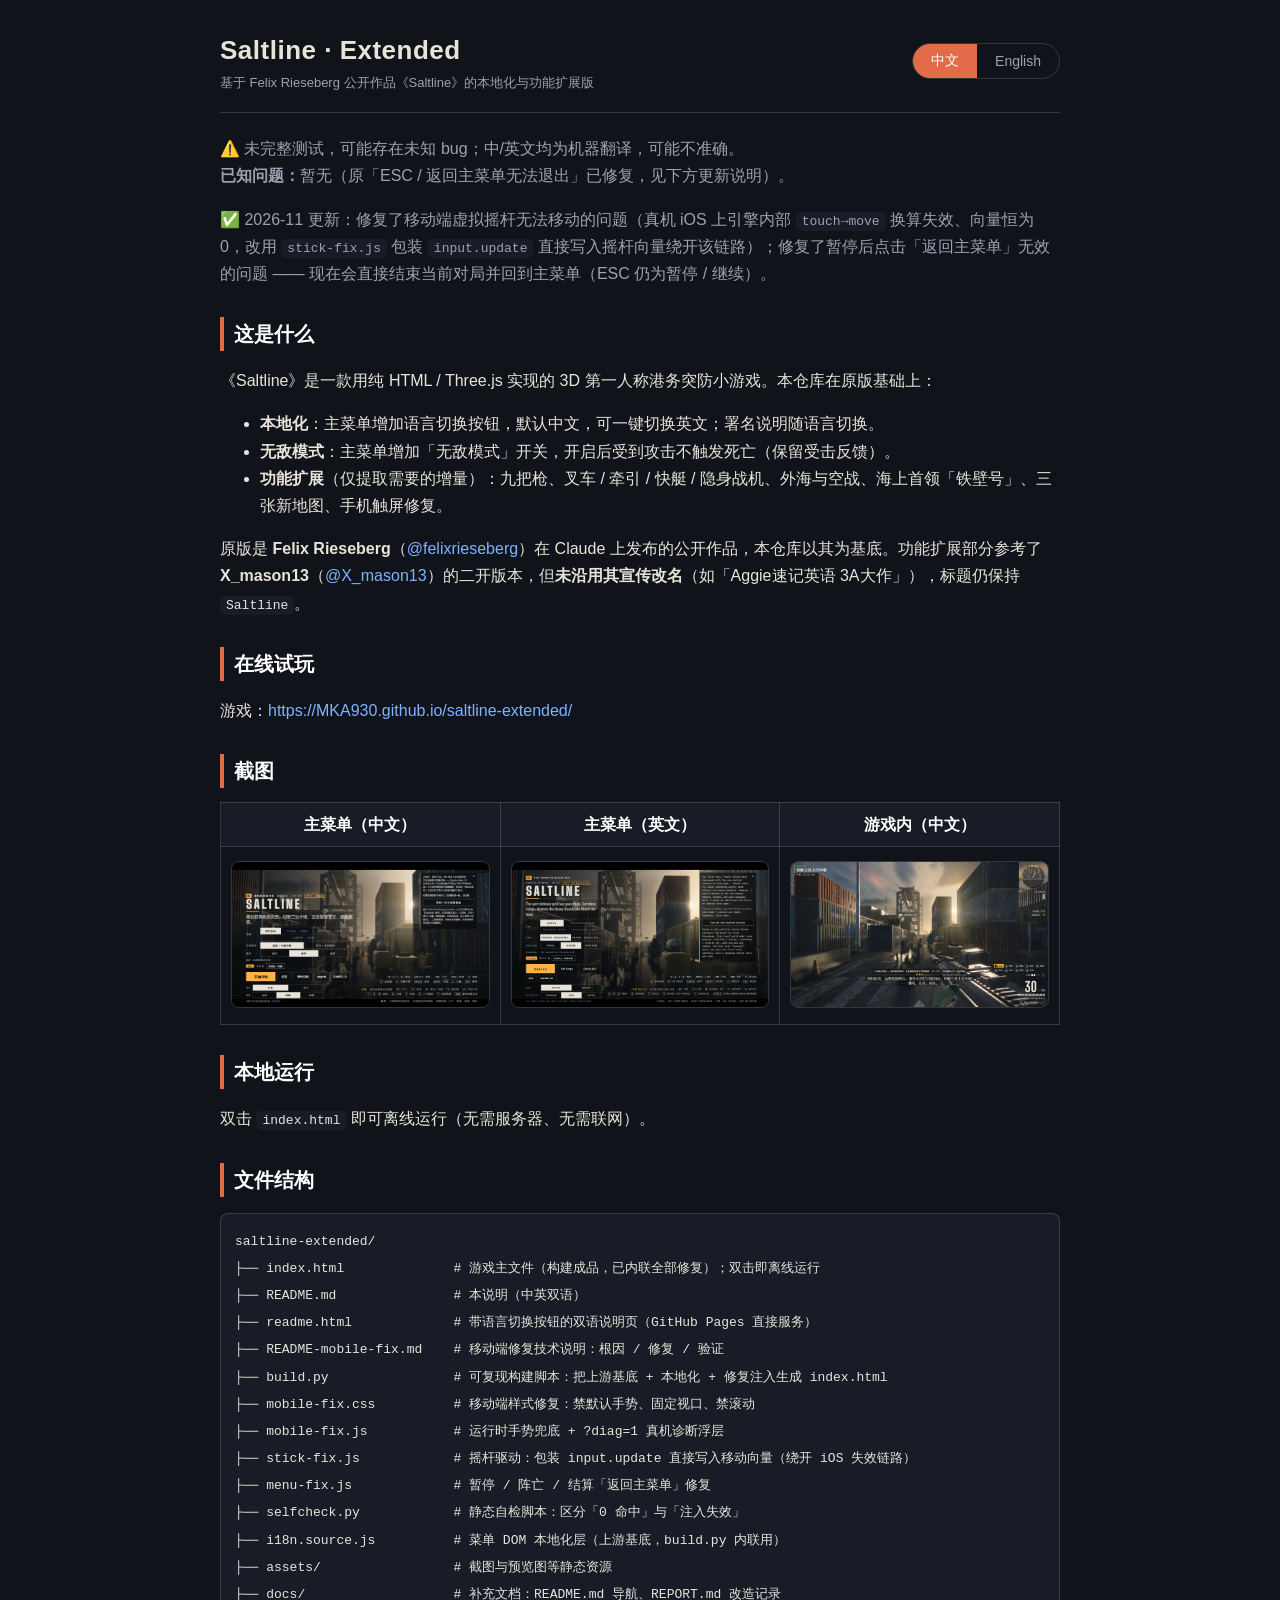
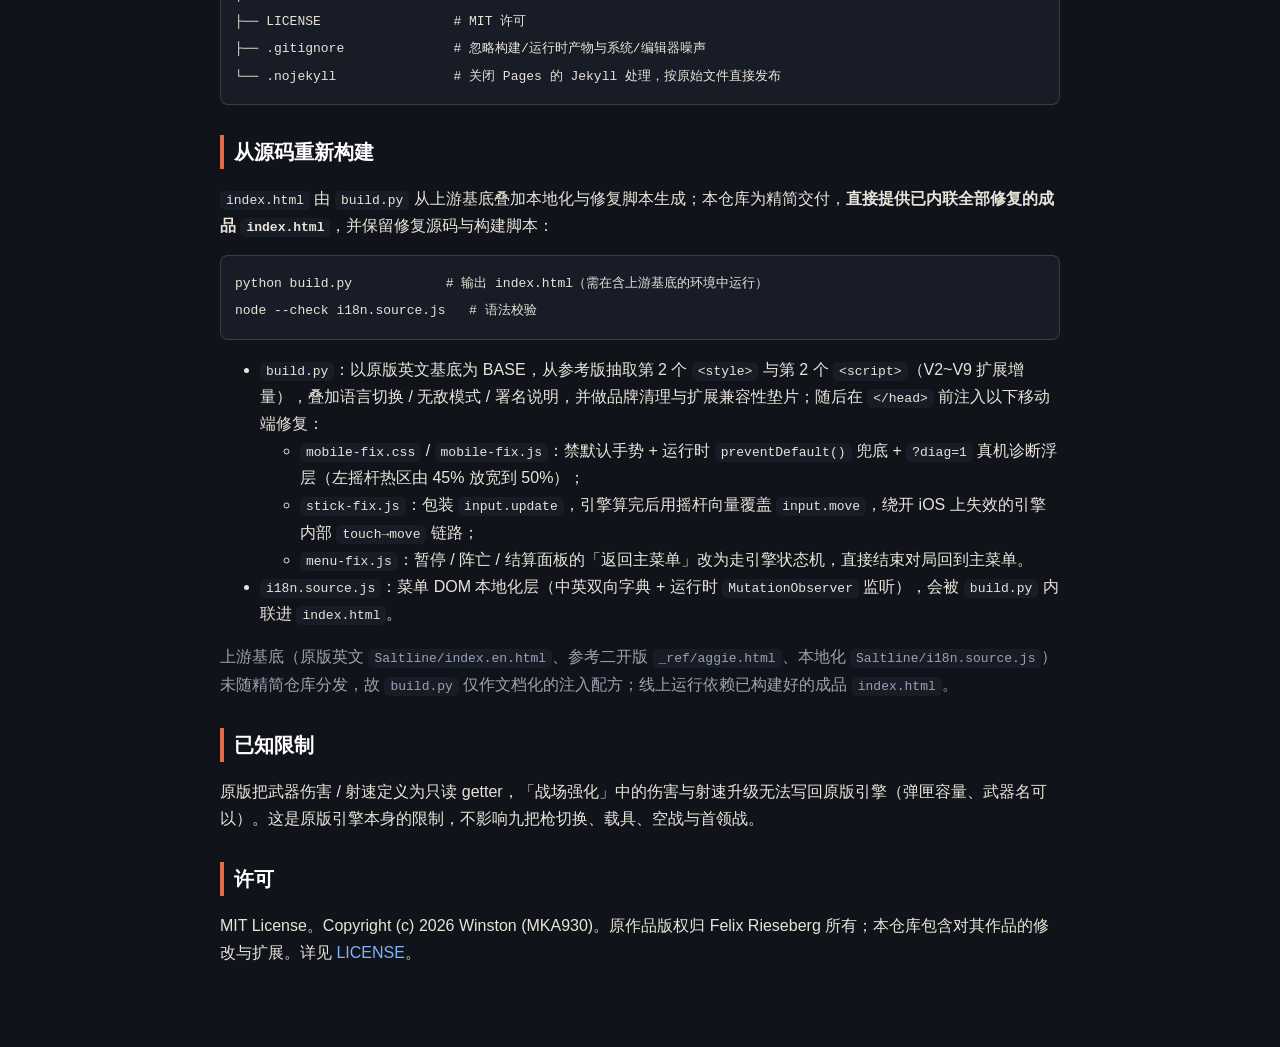
==== commit daf39a4a: "docs: 更新移动端修复文档至准确根因（iOS 引擎内部 touch→move 失效，v3 stick-fix 绕开），同步 README 与双语 readme.html" ====
--- a/readme.html
+++ b/readme.html
@@ -75,6 +75,25 @@
     <h2>本地运行</h2>
     <p>双击 <code>index.html</code> 即可离线运行（无需服务器、无需联网）。</p>
 
+    <h2>文件结构</h2>
+    <pre><code>saltline-extended/
+├── index.html              # 游戏主文件（构建成品，已内联全部修复）；双击即离线运行
+├── README.md               # 本说明（中英双语）
+├── readme.html             # 带语言切换按钮的双语说明页（GitHub Pages 直接服务）
+├── README-mobile-fix.md    # 移动端修复技术说明：根因 / 修复 / 验证
+├── build.py                # 可复现构建脚本：把上游基底 + 本地化 + 修复注入生成 index.html
+├── mobile-fix.css          # 移动端样式修复：禁默认手势、固定视口、禁滚动
+├── mobile-fix.js           # 运行时手势兜底 + ?diag=1 真机诊断浮层
+├── stick-fix.js            # 摇杆驱动：包装 input.update 直接写入移动向量（绕开 iOS 失效链路）
+├── menu-fix.js             # 暂停 / 阵亡 / 结算「返回主菜单」修复
+├── selfcheck.py            # 静态自检脚本：区分「0 命中」与「注入失效」
+├── i18n.source.js          # 菜单 DOM 本地化层（上游基底，build.py 内联用）
+├── assets/                 # 截图与预览图等静态资源
+├── docs/                   # 补充文档：README.md 导航、REPORT.md 改造记录
+├── LICENSE                 # MIT 许可
+├── .gitignore              # 忽略构建/运行时产物与系统/编辑器噪声
+└── .nojekyll               # 关闭 Pages 的 Jekyll 处理，按原始文件直接发布</code></pre>
+
     <h2>从源码重新构建</h2>
     <p><code>index.html</code> 由 <code>build.py</code> 从上游基底叠加本地化与修复脚本生成；本仓库为精简交付，<strong>直接提供已内联全部修复的成品 <code>index.html</code></strong>，并保留修复源码与构建脚本：</p>
     <pre><code>python build.py            # 输出 index.html（需在含上游基底的环境中运行）
@@ -126,6 +145,25 @@
 
     <h2>Run locally</h2>
     <p>Double-click <code>index.html</code> — it runs fully offline (no server, no network).</p>
+
+    <h2>File structure</h2>
+    <pre><code>saltline-extended/
+├── index.html              # The game (built artifact, all fixes inlined); double-click to run offline
+├── README.md               # This README (bilingual)
+├── readme.html             # Bilingual README with a language toggle button (served by GitHub Pages)
+├── README-mobile-fix.md    # Mobile-fix technical notes: root cause / fix / verification
+├── build.py                # Reproducible build script: injects the upstream base + localization + fixes into index.html
+├── mobile-fix.css          # Mobile style fixes: disable default gestures, fix viewport, disable scroll
+├── mobile-fix.js           # Runtime gesture fallback + ?diag=1 on-device diagnostic overlay
+├── stick-fix.js            # Joystick driver: wraps input.update and writes the move vector directly (bypasses the broken iOS touch→move path)
+├── menu-fix.js             # Pause / death / results "Back to menu" fix
+├── selfcheck.py            # Static self-check script: tells "0 hits" apart from "injection failure"
+├── i18n.source.js          # Menu DOM localization layer (upstream base, inlined by build.py)
+├── assets/                 # Screenshots and preview images
+├── docs/                   # Supplementary docs: README.md index, REPORT.md build notes
+├── LICENSE                 # MIT license
+├── .gitignore              # Ignore build/runtime artifacts and OS/editor noise
+└── .nojekyll               # Disable Pages' Jekyll processing; publish raw files as-is</code></pre>
 
     <h2>Rebuild from source</h2>
     <p><code>index.html</code> is produced by <code>build.py</code> from the upstream base plus the localization and fix scripts. This repo ships a trimmed deliverable — it <strong>ships the pre-built <code>index.html</code> with all fixes already inlined</strong>, along with the fix sources and the build script:</p>
